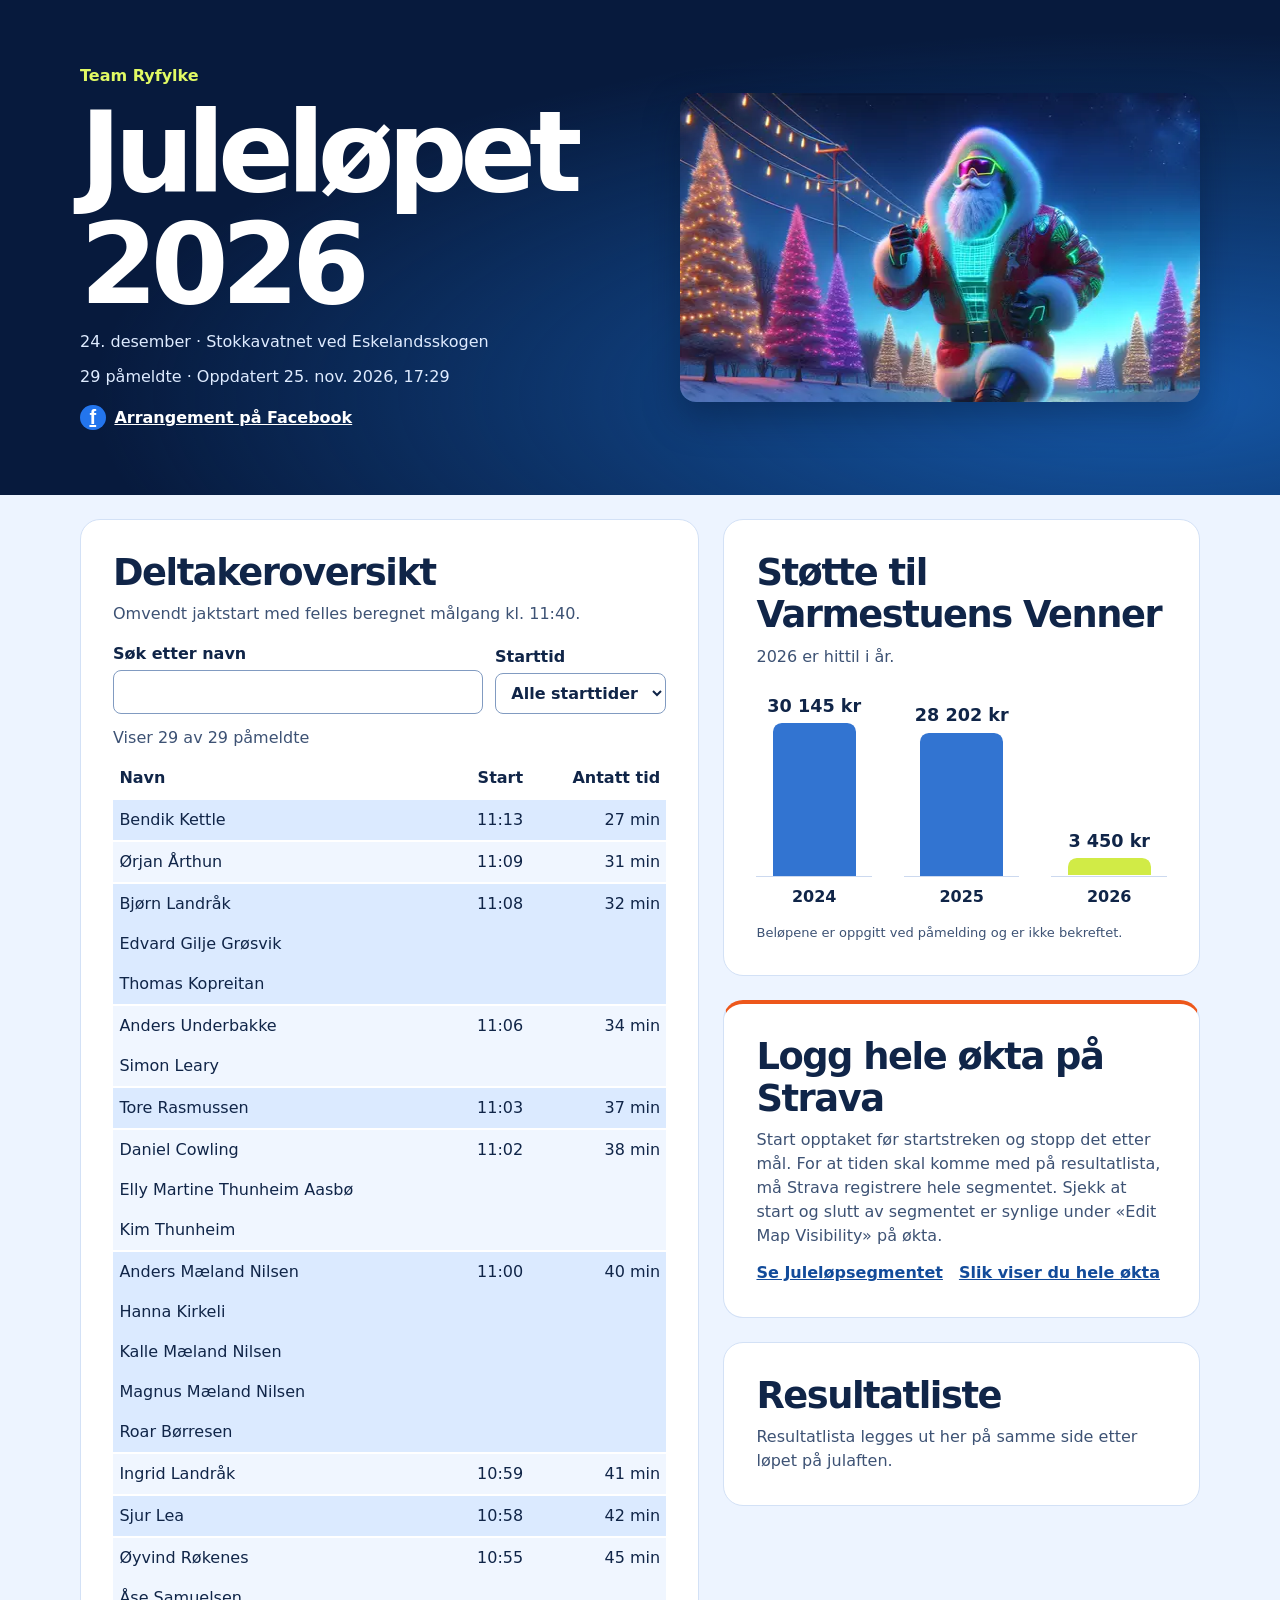
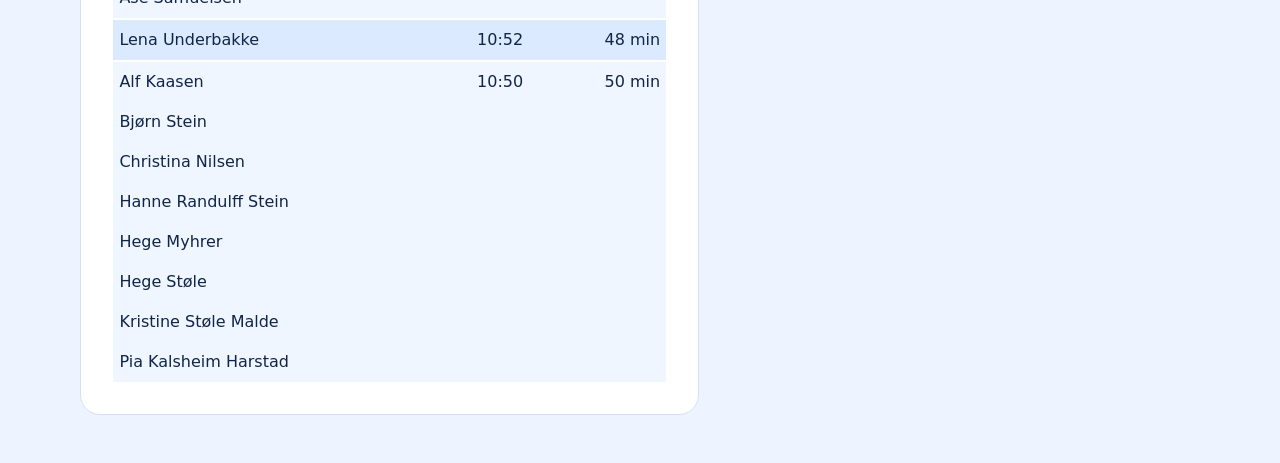
==== index.html @ 5c13b7f4 "Fjern Heap og samtykkevalget" ====
<!doctype html>
<html lang="nb">
<head>
  <meta charset="utf-8">
  <meta name="viewport" content="width=device-width, initial-scale=1">
  <meta name="theme-color" content="#071a3d">
  <title>Juleløpet 2026 – Deltakeroversikt</title>
  <meta property="og:type" content="website">
  <meta property="og:locale" content="nb_NO">
  <meta property="og:title" content="Juleløpet 2026">
  <meta property="og:description" content="Se deltakerlista og starttidene for Juleløpet rundt Stokkavatnet på julaften.">
  <meta property="og:url" content="https://team-ryfylke.github.io/julelopet/">
  <meta property="og:image" content="https://team-ryfylke.github.io/julelopet/images/Santa-share.jpg">
  <meta property="og:image:type" content="image/jpeg">
  <meta property="og:image:width" content="1200">
  <meta property="og:image:height" content="674">
  <meta property="og:image:alt" content="Julenissen løper forbi opplyste juletrær">
  <meta name="twitter:card" content="summary_large_image">
  <style>
    * { box-sizing: border-box; }
    body { margin: 0; color: #102548; background: #edf4ff; font: 1rem/1.5 system-ui, sans-serif; }
    header { background: radial-gradient(ellipse at 90% 80%, #1558a8, transparent 65%), #071a3d; color: #fff; }
    .wrap { width: min(70rem, 100% - 2rem); margin: auto; }
    .hero { display: grid; grid-template-columns: 1fr; align-items: center; gap: 1.75rem; padding: clamp(2rem, 6vw, 4rem) 0; }
    .hero img { display: block; width: 100%; border-radius: 1rem; box-shadow: 0 16px 36px #030d2459; }
    h1, h2, p { margin: 0; }
    h1 { font-size: clamp(3rem, 9vw, 7rem); letter-spacing: -.065em; line-height: 1; }
    h2 { font-size: clamp(1.65rem, 4vw, 2.3rem); letter-spacing: -.04em; line-height: 1.15; }
    .eyebrow { color: #e1fa64; margin-bottom: .5rem; font-weight: 800; }
    .meta { margin-top: .65rem; color: #deebff; }
    .social { display: inline-flex; align-items: center; gap: .55rem; margin-top: 1rem; color: white; font-weight: 700; }
    .facebook-icon { display: grid; place-items: center; width: 1.6rem; height: 1.6rem; border-radius: 50%; background: #2375ed; font: 800 1.25rem Arial, sans-serif; }
    main { padding: 1.5rem 0 3rem; display: grid; gap: 1.5rem; }
    section { background: #fff; border: 1px solid #d3e1f6; border-radius: 1.25rem; padding: clamp(1rem, 4vw, 2rem); min-width: 0; }
    aside { display: grid; gap: 1.5rem; min-width: 0; }
    .note { color: #3d5274; margin-top: .5rem; }
    .chart-note { color: #3d5274; font-size: .8125rem; margin-top: .9rem; }
    .strava { border-top: .3rem solid #ed571b; }
    .strava a { color: #124b9a; font-weight: 700; }
    .strava-links { display: flex; flex-wrap: wrap; gap: .5rem 1rem; margin-top: .8rem; }
    .chart { display: grid; grid-template-columns: repeat(3, minmax(0, 1fr)); gap: clamp(.4rem, 3vw, 2rem); margin-top: 1rem; }
    .column { display: grid; grid-template-rows: 12rem auto; text-align: center; }
    .plot { display: flex; flex-direction: column; justify-content: end; border-bottom: 1px solid #ccd9ef; }
    .amount { font-weight: 750; font-size: clamp(.8rem, 3vw, 1.1rem); white-space: nowrap; margin-bottom: .25rem; }
    .bar { height: var(--height); width: 72%; margin: 0 auto; border-radius: .55rem .55rem 0 0; background: #3274d1; }
    .current .bar { background: #d1eb46; animation: grow 950ms cubic-bezier(.2,.7,.3,1) both; transform-origin: bottom; }
    @keyframes grow { from { transform: scaleY(0); } }
    @media (prefers-reduced-motion: reduce) { .current .bar { animation: none; } }
    .year { padding-top: .5rem; font-weight: 700; }
    .controls { display: flex; flex-wrap: wrap; align-items: end; gap: .75rem; margin: 1rem 0 .75rem; }
    label { display: grid; gap: .25rem; font-weight: 650; }
    label:first-child { flex: 1 1 13rem; }
    input, select { font: inherit; padding: .55rem .7rem; color: inherit; background: #fff; border: 1px solid #819bc1; border-radius: .5rem; width: 100%; }
    :focus-visible { outline: 3px solid #3284ef; outline-offset: 3px; }
    table { width: 100%; border-collapse: collapse; margin-top: .5rem; text-align: left; }
    th, td { padding: .5rem .4rem; }
    .time { text-align: right; white-space: nowrap; font-variant-numeric: tabular-nums; }
    .sr-only { position: absolute; width: 1px; height: 1px; overflow: hidden; clip-path: inset(50%); white-space: nowrap; }
    .group-first td { border-top: 2px solid white; }
    td { background: var(--group-color); }
    @media (max-width: 25rem) { th, td { padding-inline: .25rem; } .time { font-size: .82rem; } }
    @media (min-width: 48rem) { .hero { grid-template-columns: 1.1fr 1fr; } }
    @media (min-width: 58rem) { main.wrap { grid-template-columns: 1.3fr 1fr; align-items: start; } }
  </style>
  <script src="data.js" defer></script>
  <script src="report.js" defer></script>
</head>
<body>
  <header>
    <div class="wrap hero">
      <div>
        <p class="eyebrow">Team Ryfylke</p>
        <h1>Juleløpet 2026</h1>
        <p class="meta">24. desember · Stokkavatnet ved Eskelandsskogen</p>
        <p class="meta" id="summary"></p>
        <a class="social" href="https://www.facebook.com/events/994486583728890" target="_blank" rel="noopener"><span class="facebook-icon" aria-hidden="true">f</span> Arrangement på Facebook</a>
      </div>
      <img src="images/Santa.webp" width="550" height="309" alt="Julenissen løper forbi opplyste juletrær">
    </div>
  </header>
  <main class="wrap">
    <section aria-labelledby="participants-title">
      <h2 id="participants-title">Deltakeroversikt</h2>
      <p class="note">Omvendt jaktstart med felles beregnet målgang kl. 11:40.</p>
      <div class="controls">
        <label>Søk etter navn <input id="search" type="search" autocomplete="off"></label>
        <label>Starttid <select id="start"><option value="">Alle starttider</option></select></label>
      </div>
      <p id="count" class="note" role="status"></p>
      <table>
        <thead><tr><th scope="col">Navn</th><th class="time" scope="col">Start</th><th class="time" scope="col">Antatt tid</th></tr></thead>
        <tbody id="participants"></tbody>
      </table>
    </section>
    <aside>
      <section aria-labelledby="donations-title">
        <h2 id="donations-title">Støtte til Varmestuens Venner</h2>
        <p class="note">2026 er hittil i år.</p>
        <div class="chart" id="donations"></div>
        <p class="chart-note">Beløpene er oppgitt ved påmelding og er ikke bekreftet.</p>
      </section>
      <section class="strava" aria-labelledby="strava-title">
        <h2 id="strava-title">Logg hele økta på Strava</h2>
        <p class="note">Start opptaket før startstreken og stopp det etter mål. For at tiden skal komme med på resultatlista, må Strava registrere hele segmentet. Sjekk at start og slutt av segmentet er synlige under «Edit Map Visibility» på økta.</p>
        <div class="strava-links">
          <a href="https://www.strava.com/segments/19536428" target="_blank" rel="noopener">Se Juleløpsegmentet</a>
          <a href="https://support.strava.com/en-us/articles/15402012-how-do-i-edit-my-map-visibility-on-strava" target="_blank" rel="noopener">Slik viser du hele økta</a>
        </div>
      </section>
      <section aria-labelledby="results-title">
        <h2 id="results-title">Resultatliste</h2>
        <p class="note">Resultatlista legges ut her på samme side etter løpet på julaften.</p>
      </section>
    </aside>
    <noscript>Slå på JavaScript for å vise deltakerlisten og støtten.</noscript>
  </main>
</body>
</html>
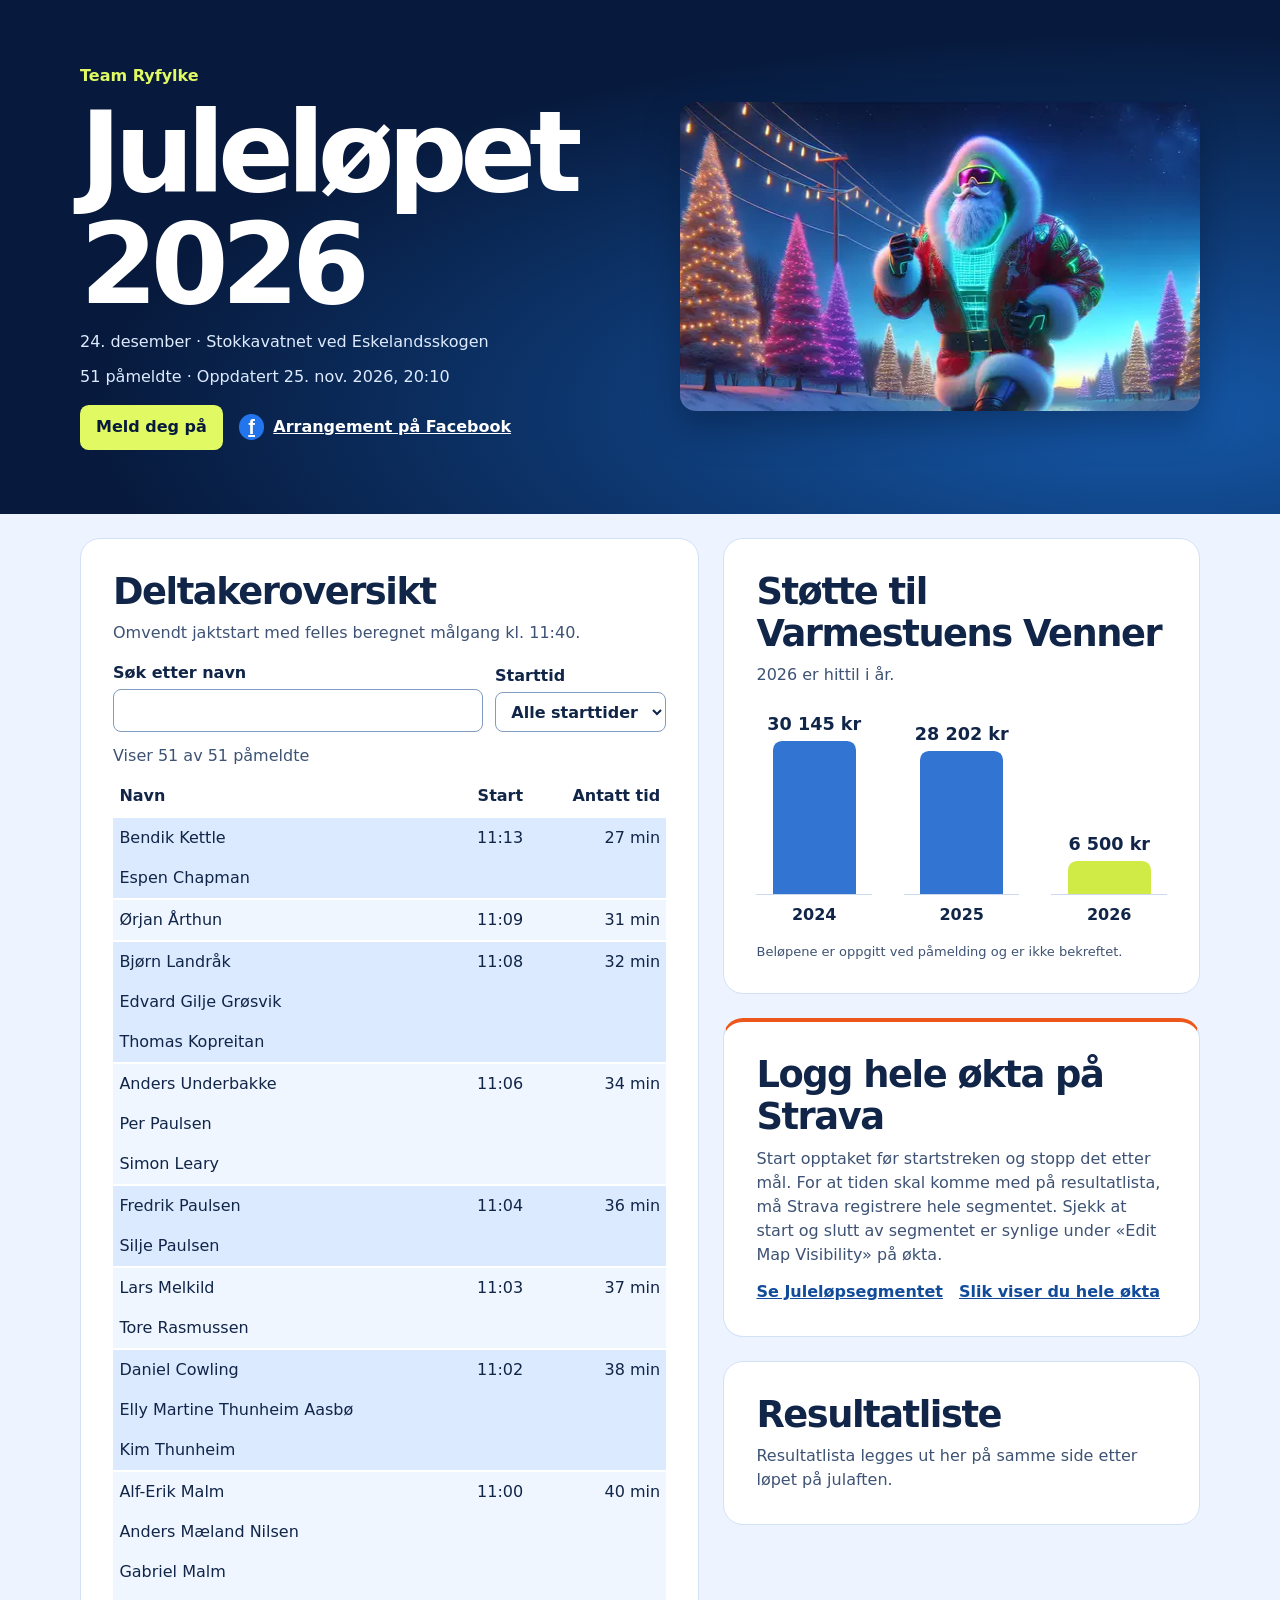
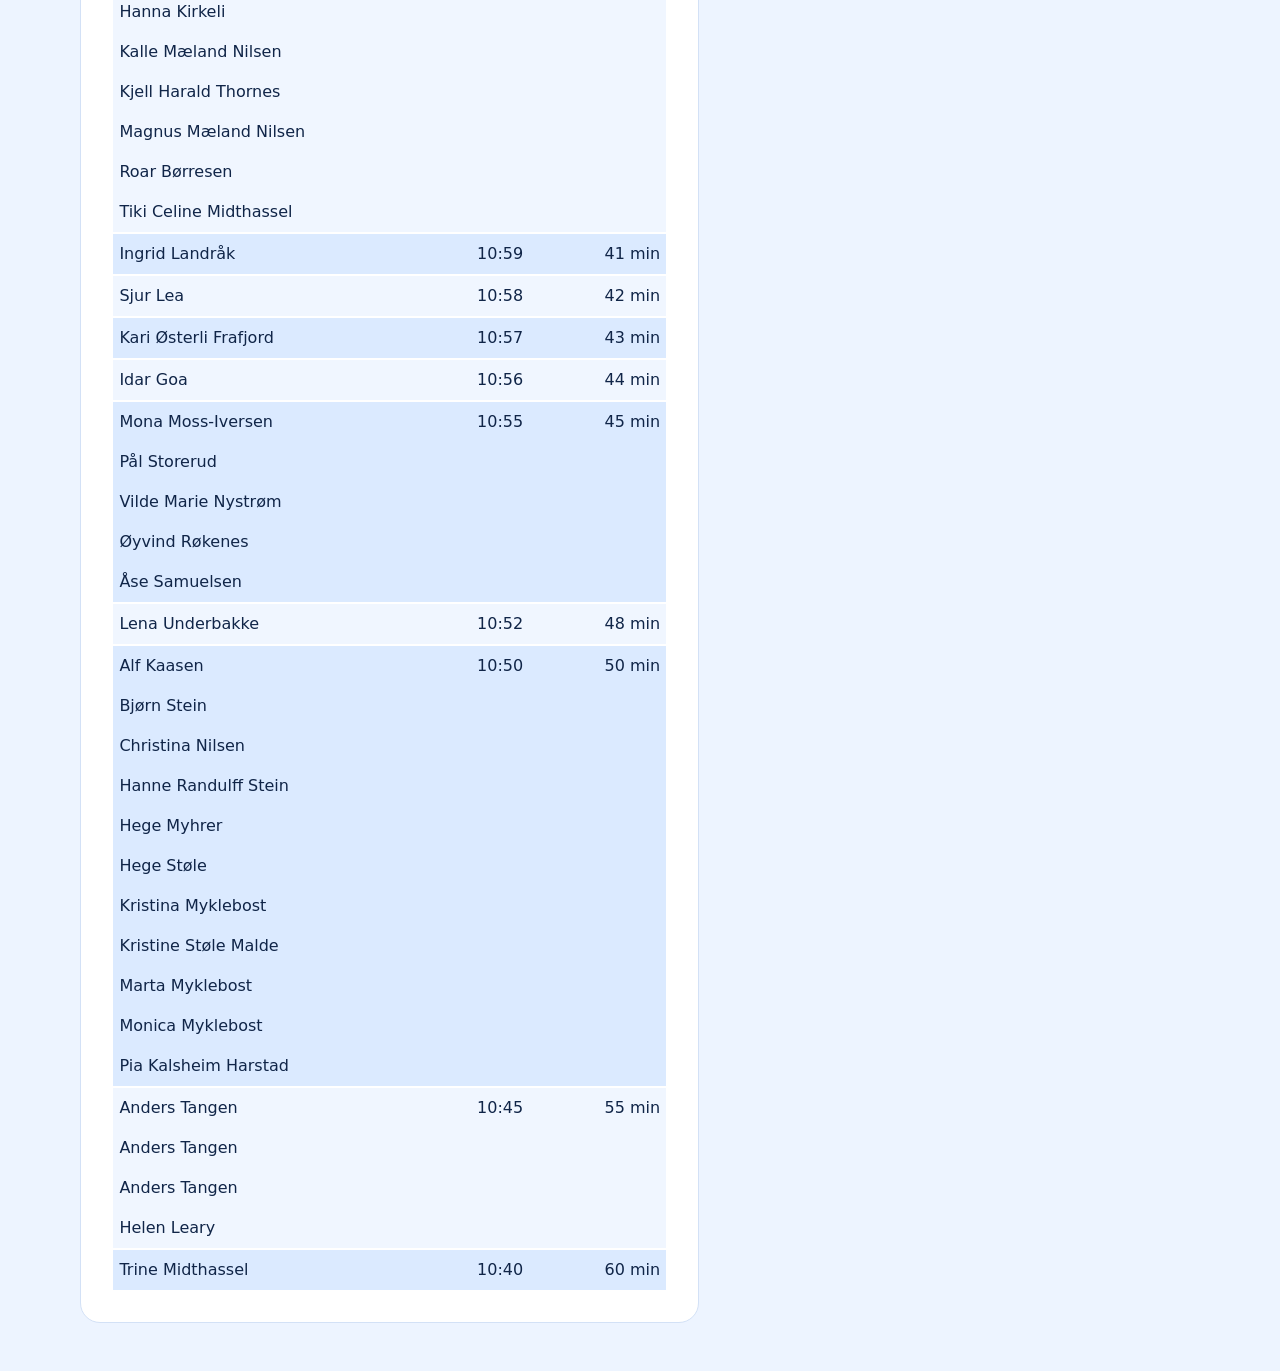
==== commit a51f79dc: "Legg til påmeldingslenke til Hoopla" ====
--- a/index.html
+++ b/index.html
@@ -16,6 +16,10 @@
   <meta property="og:image:height" content="674">
   <meta property="og:image:alt" content="Julenissen løper forbi opplyste juletrær">
   <meta name="twitter:card" content="summary_large_image">
+  <script type="text/javascript">
+  window.heapReadyCb=window.heapReadyCb||[],window.heap=window.heap||[],heap.load=function(e,t){window.heap.envId=e,window.heap.clientConfig=t=t||{},window.heap.clientConfig.shouldFetchServerConfig=!1;var a=document.createElement("script");a.type="text/javascript",a.async=!0,a.src="https://cdn.us.heap-api.com/config/"+e+"/heap_config.js";var r=document.getElementsByTagName("script")[0];r.parentNode.insertBefore(a,r);var n=["init","startTracking","stopTracking","track","resetIdentity","identify","getSessionId","getUserId","getIdentity","addUserProperties","addEventProperties","removeEventProperty","clearEventProperties","addAccountProperties","addAdapter","addTransformer","addTransformerFn","onReady","addPageviewProperties","removePageviewProperty","clearPageviewProperties","trackPageview"],i=function(e){return function(){var t=Array.prototype.slice.call(arguments,0);window.heapReadyCb.push({name:e,fn:function(){heap[e]&&heap[e].apply(heap,t)}})}};for(var p=0;p<n.length;p++)heap[n[p]]=i(n[p])};
+  heap.load("1537318957");
+</script>
   <style>
     * { box-sizing: border-box; }
     body { margin: 0; color: #102548; background: #edf4ff; font: 1rem/1.5 system-ui, sans-serif; }
@@ -28,6 +32,10 @@
     h2 { font-size: clamp(1.65rem, 4vw, 2.3rem); letter-spacing: -.04em; line-height: 1.15; }
     .eyebrow { color: #e1fa64; margin-bottom: .5rem; font-weight: 800; }
     .meta { margin-top: .65rem; color: #deebff; }
+    .hero-actions { display: flex; flex-wrap: wrap; align-items: center; gap: .75rem 1rem; margin-top: 1rem; }
+    .signup { display: inline-block; padding: .65rem 1rem; border-radius: .55rem; background: #e1fa64; color: #071a3d; font-weight: 800; text-decoration: none; }
+    .signup:hover { background: #f0ff9b; }
+    .hero-actions .social { margin-top: 0; }
     .social { display: inline-flex; align-items: center; gap: .55rem; margin-top: 1rem; color: white; font-weight: 700; }
     .facebook-icon { display: grid; place-items: center; width: 1.6rem; height: 1.6rem; border-radius: 50%; background: #2375ed; font: 800 1.25rem Arial, sans-serif; }
     main { padding: 1.5rem 0 3rem; display: grid; gap: 1.5rem; }
@@ -73,7 +81,10 @@
         <h1>Juleløpet 2026</h1>
         <p class="meta">24. desember · Stokkavatnet ved Eskelandsskogen</p>
         <p class="meta" id="summary"></p>
-        <a class="social" href="https://www.facebook.com/events/994486583728890" target="_blank" rel="noopener"><span class="facebook-icon" aria-hidden="true">f</span> Arrangement på Facebook</a>
+        <div class="hero-actions">
+          <a class="signup" href="https://teamryfylke.hoopla.no/event/julelopet2026" target="_blank" rel="noopener">Meld deg på</a>
+          <a class="social" href="https://www.facebook.com/events/994486583728890" target="_blank" rel="noopener"><span class="facebook-icon" aria-hidden="true">f</span> Arrangement på Facebook</a>
+        </div>
       </div>
       <img src="images/Santa.webp" width="550" height="309" alt="Julenissen løper forbi opplyste juletrær">
     </div>
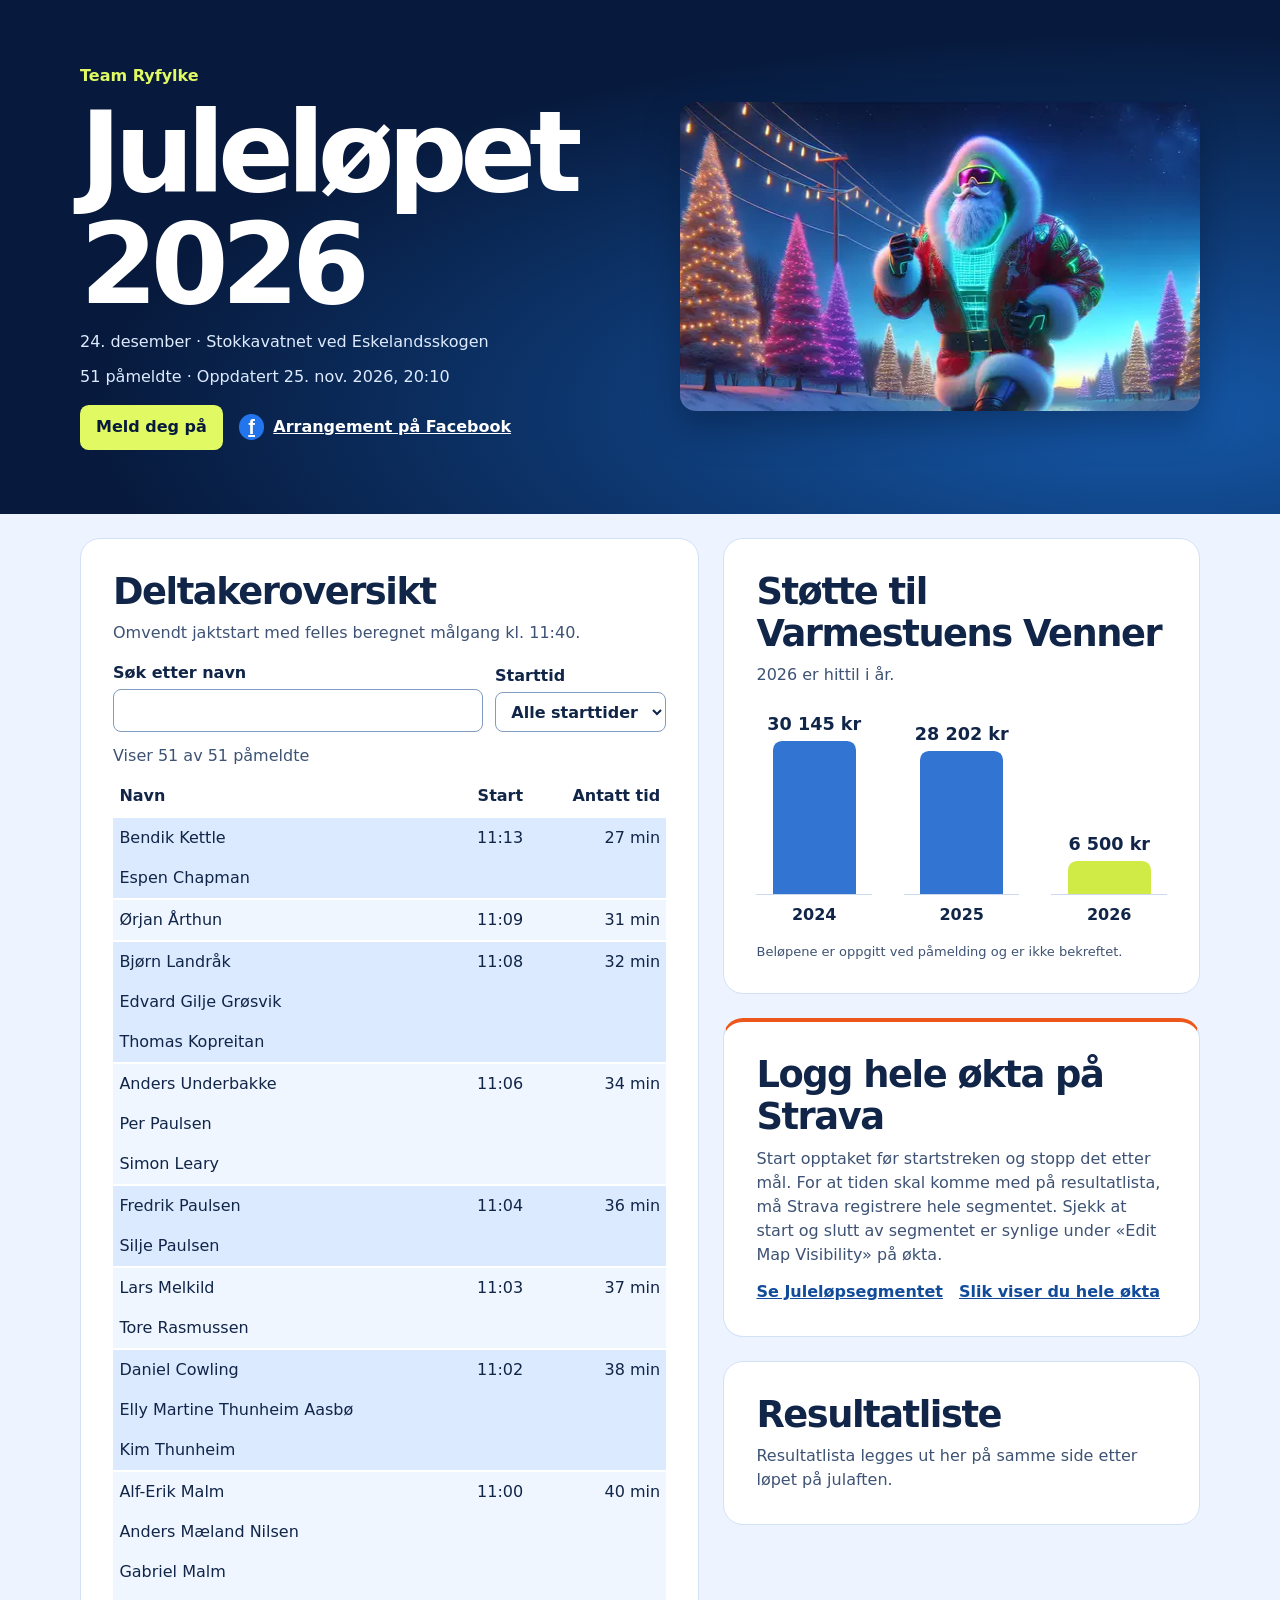
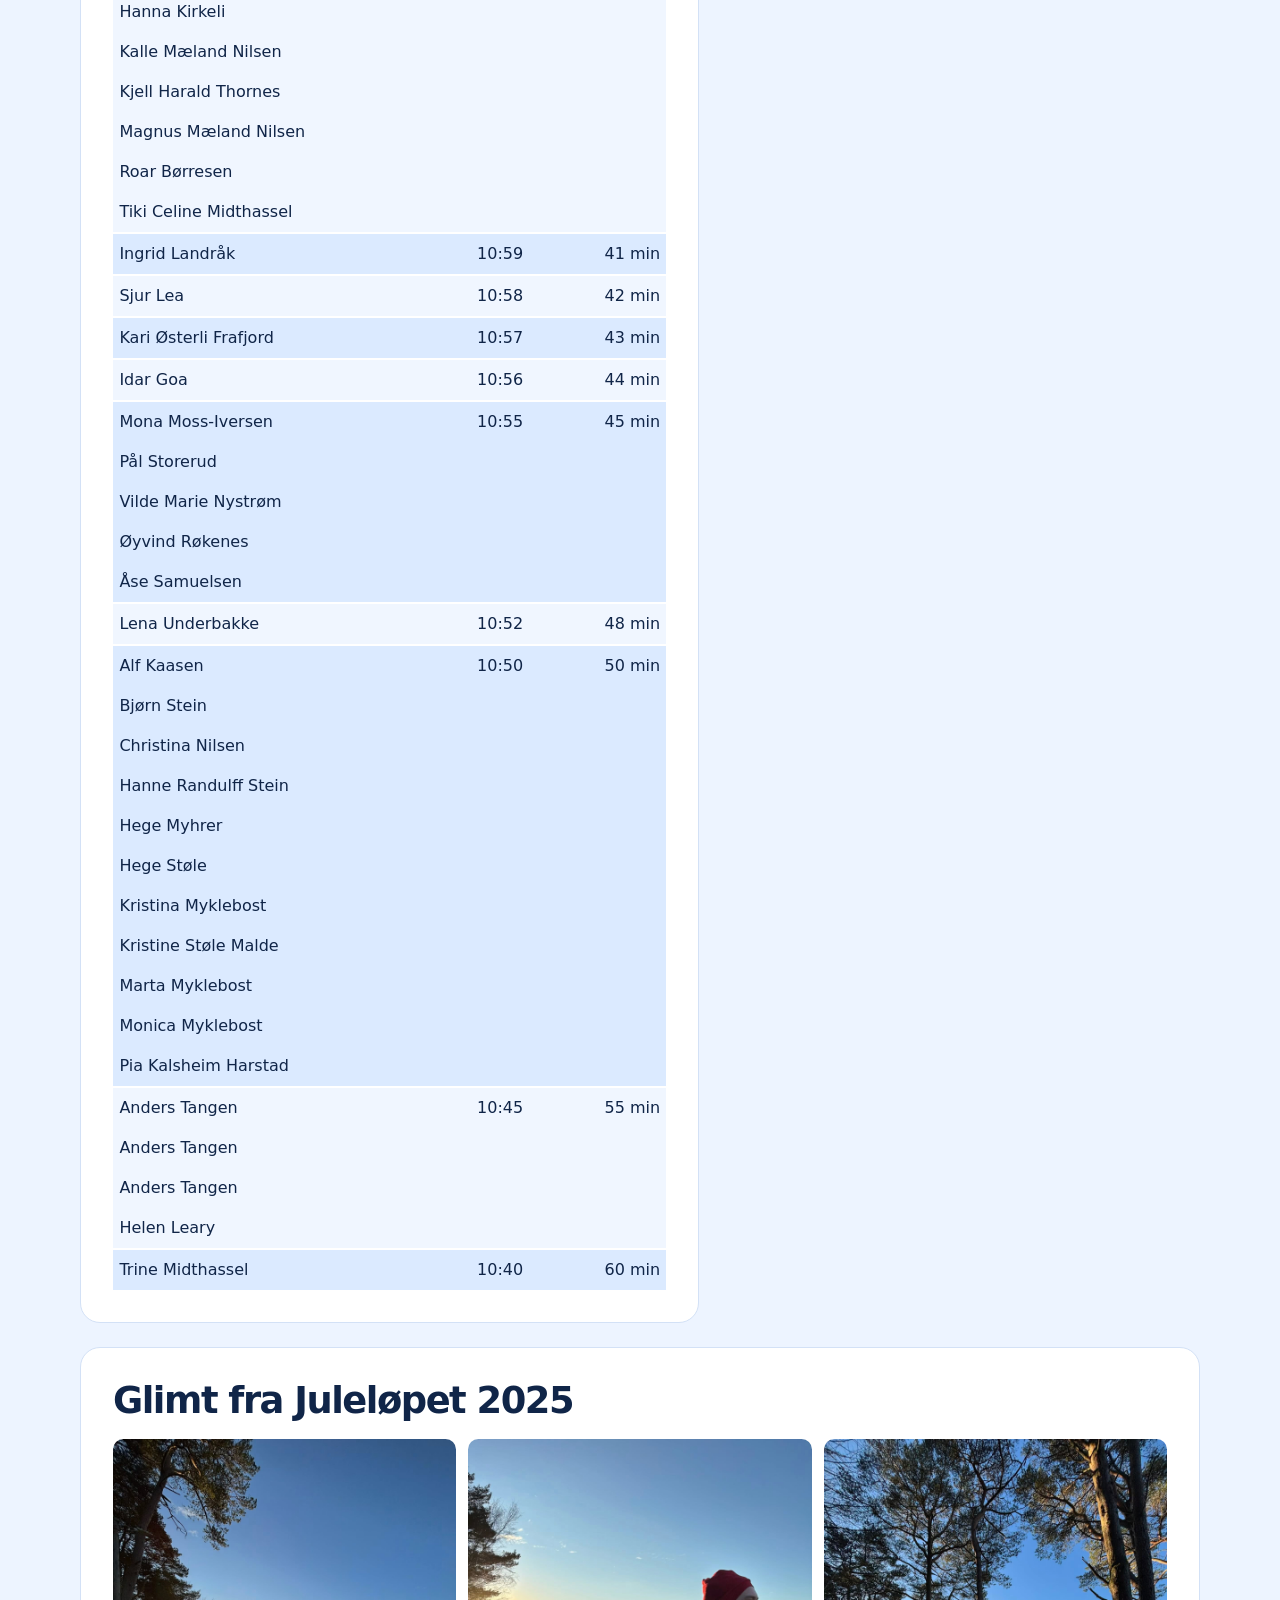
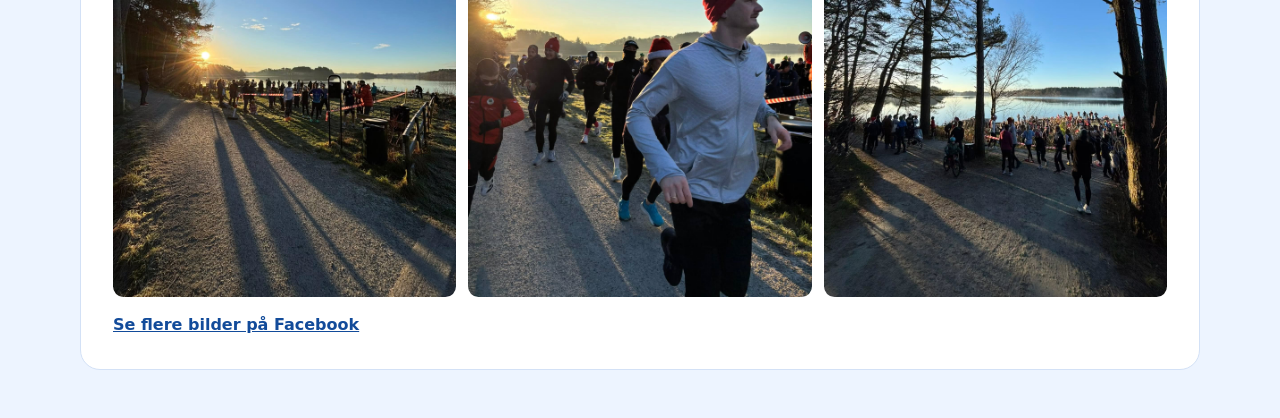
==== commit a11b2179: "Legg til bildegalleri fra Juleløpet 2025" ====
--- a/index.html
+++ b/index.html
@@ -69,6 +69,11 @@
     @media (max-width: 25rem) { th, td { padding-inline: .25rem; } .time { font-size: .82rem; } }
     @media (min-width: 48rem) { .hero { grid-template-columns: 1.1fr 1fr; } }
     @media (min-width: 58rem) { main.wrap { grid-template-columns: 1.3fr 1fr; align-items: start; } }
+    .race-gallery { grid-column: 1 / -1; }
+    .race-gallery-grid { display: grid; grid-template-columns: repeat(3, minmax(0, 1fr)); gap: .75rem; margin: 1rem 0; }
+    .race-gallery-grid img { display: block; width: 100%; aspect-ratio: 3 / 4; object-fit: cover; border-radius: .65rem; }
+    .race-gallery a { color: #124b9a; font-weight: 700; }
+    @media (max-width: 32rem) { .race-gallery-grid { grid-template-columns: 1fr; } }
   </style>
   <script src="data.js" defer></script>
   <script src="report.js" defer></script>
@@ -124,6 +129,15 @@
       </section>
     </aside>
     <noscript>Slå på JavaScript for å vise deltakerlisten og støtten.</noscript>
+    <section class="race-gallery" aria-labelledby="race-gallery-title">
+      <h2 id="race-gallery-title">Glimt fra Juleløpet 2025</h2>
+      <div class="race-gallery-grid">
+        <img src="images/julelopet-morgensol.jpg" alt="Lav vintersol over løypa og deltakerne ved vannet" loading="lazy" decoding="async">
+        <img src="images/julelopet-lopere.jpg" alt="Løpere i nisseluer langs Stokkavatnet" loading="lazy" decoding="async">
+        <img src="images/julelopet-stokkavatnet.jpg" alt="Deltakere samlet mellom trærne ved Stokkavatnet" loading="lazy" decoding="async">
+      </div>
+      <a href="https://www.facebook.com/julelopet/photos" target="_blank" rel="noopener">Se flere bilder på Facebook</a>
+    </section>
   </main>
 </body>
 </html>
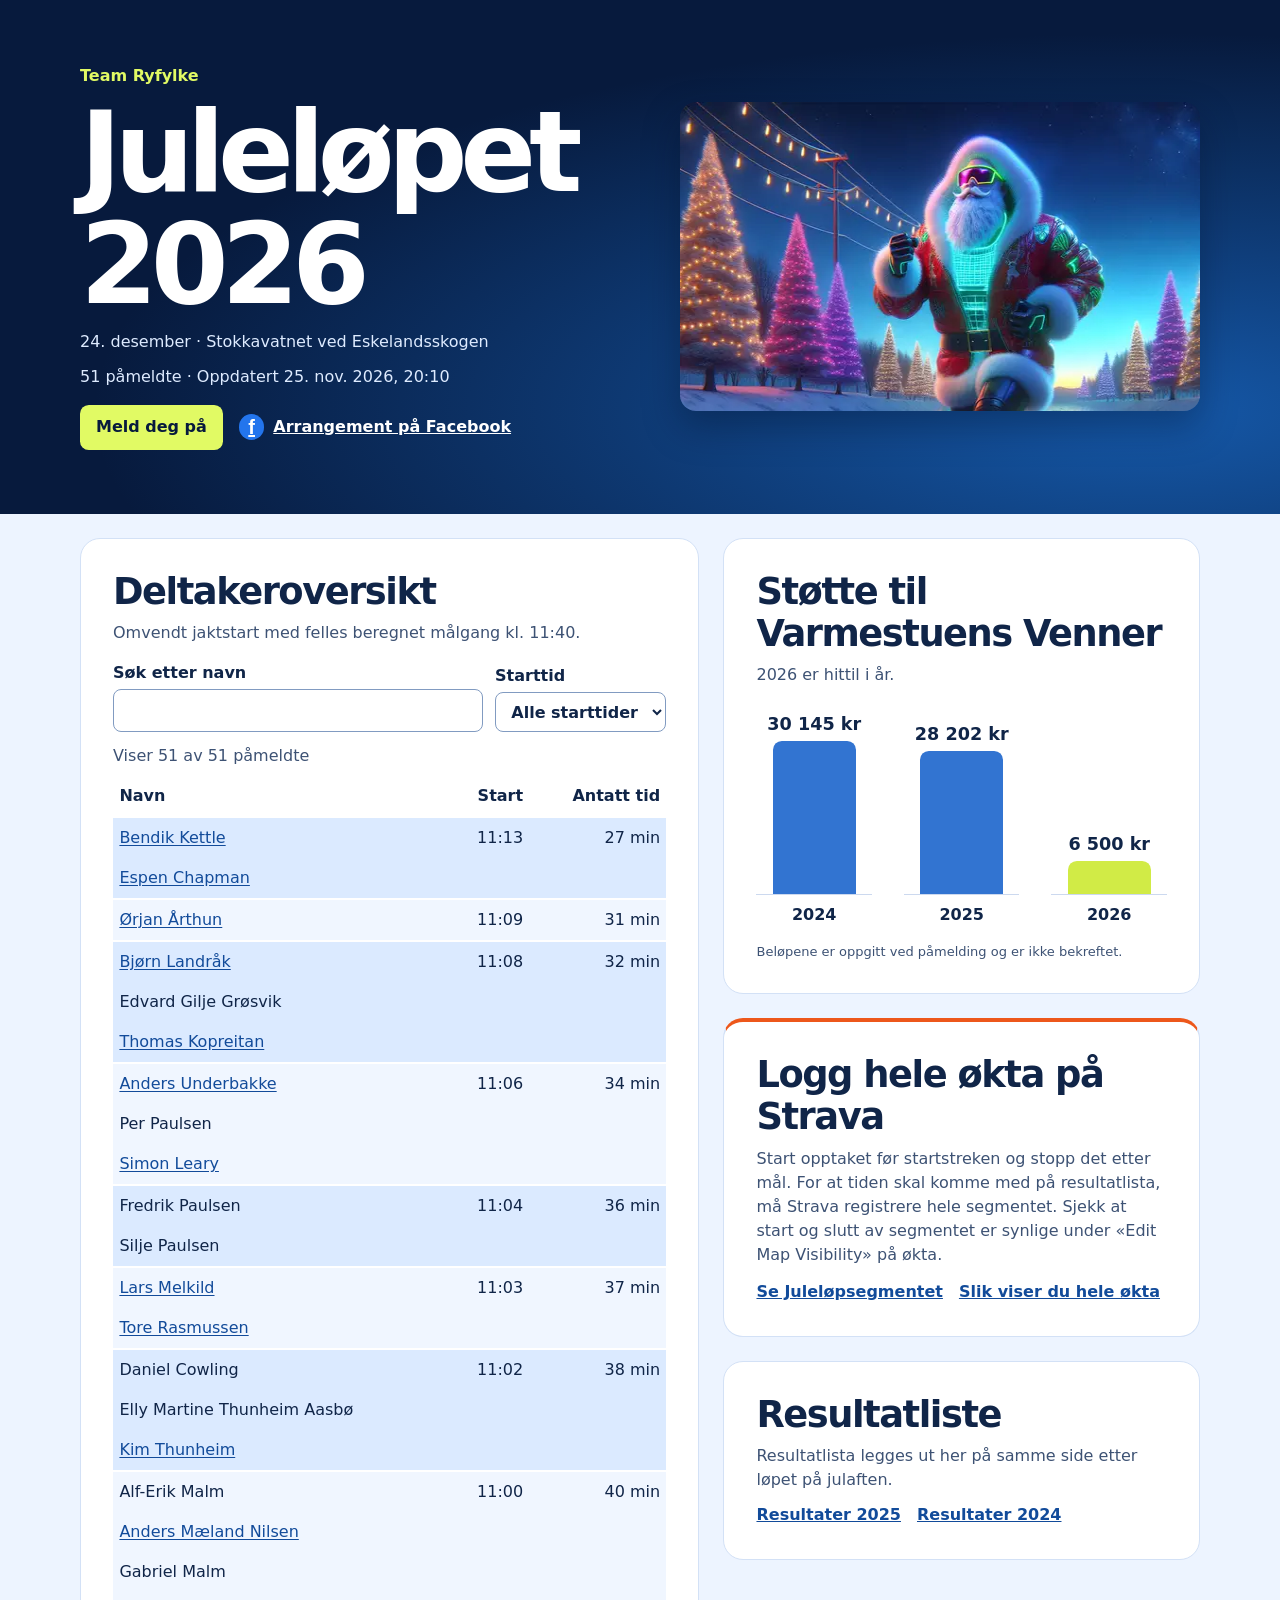
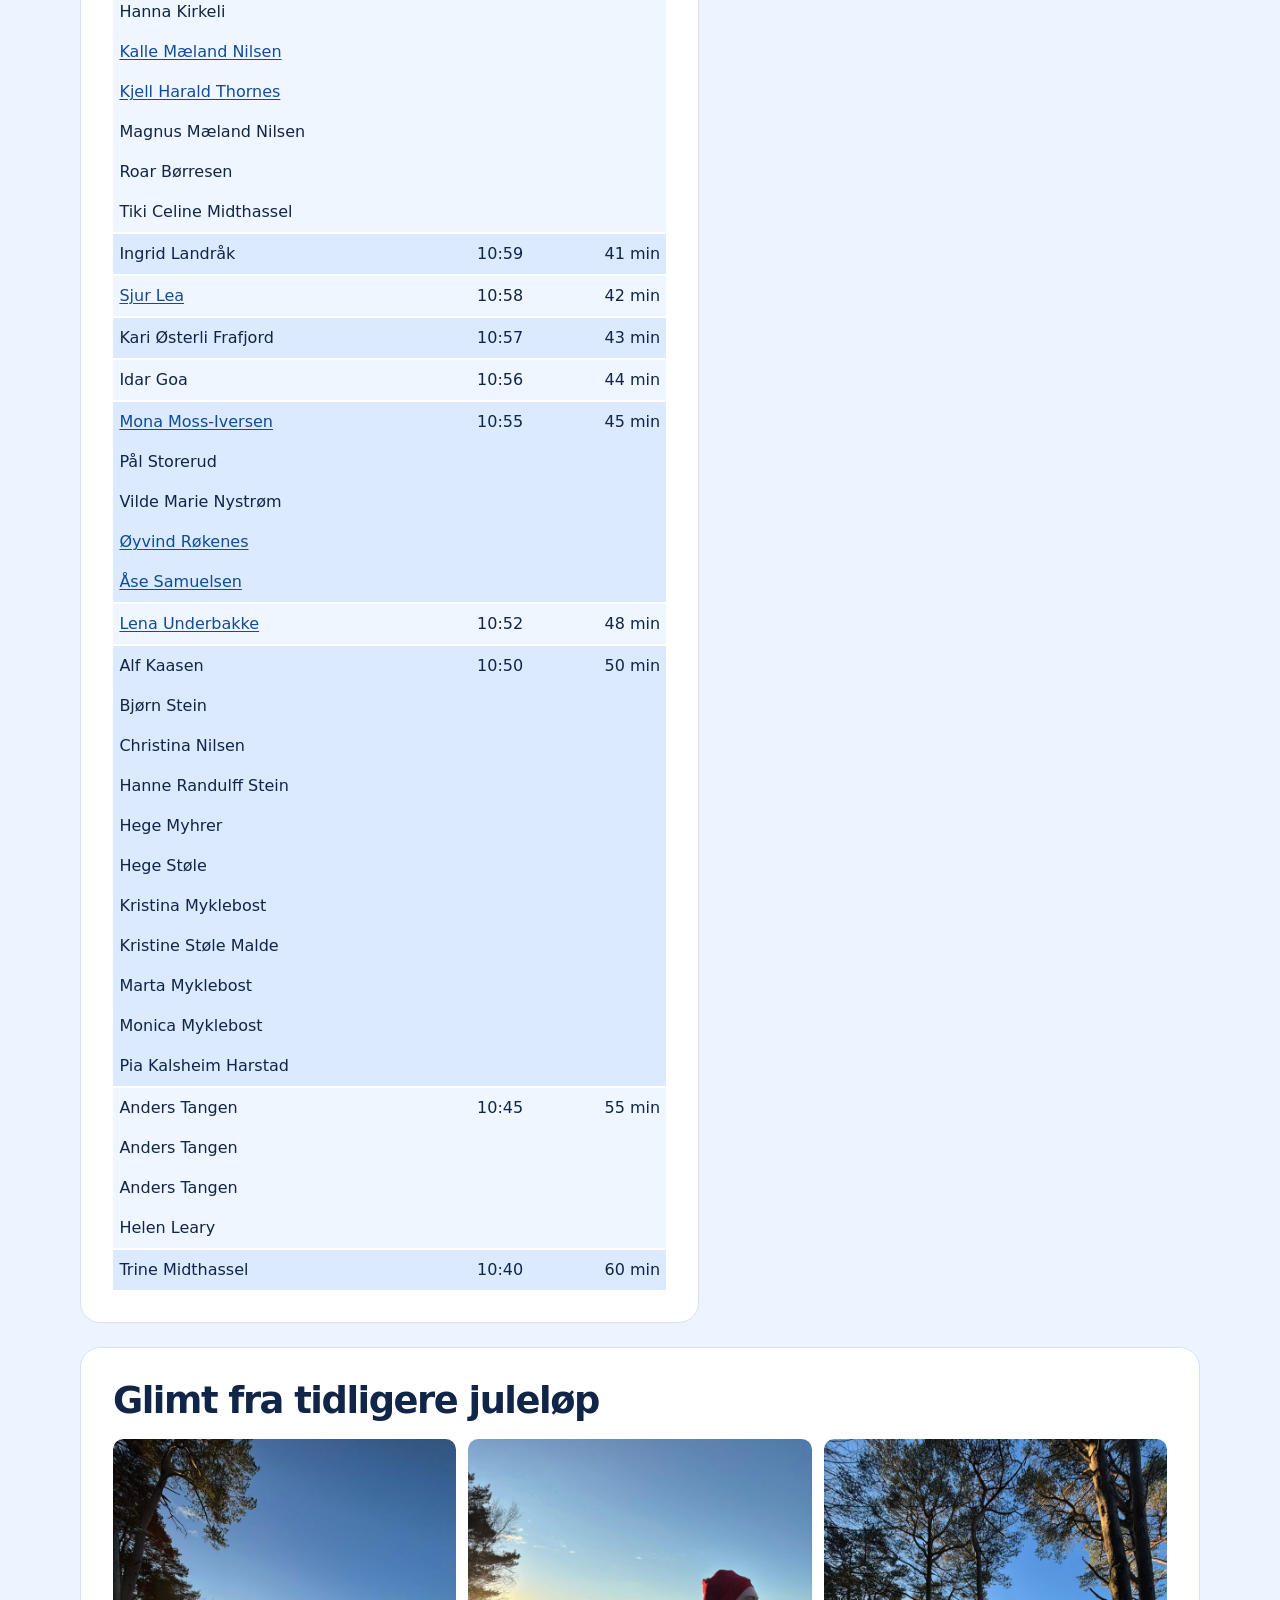
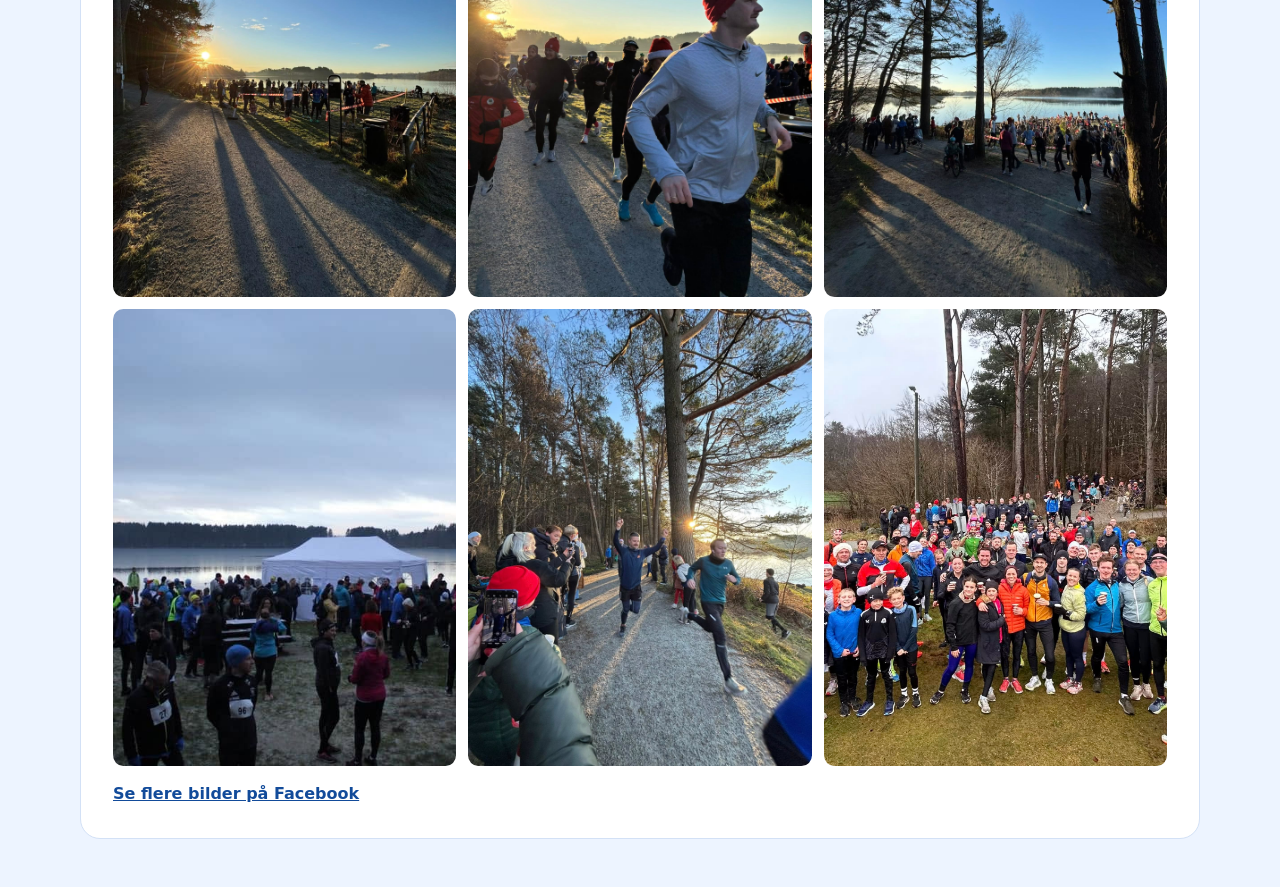
==== commit 1edd05d4: "Publiser resultatarkiv, navneoppslag og bildegalleri" ====
--- a/index.html
+++ b/index.html
@@ -75,6 +75,9 @@
     .race-gallery a { color: #124b9a; font-weight: 700; }
     @media (max-width: 32rem) { .race-gallery-grid { grid-template-columns: 1fr; } }
   </style>
+  <link rel="stylesheet" href="results.css">
+  <script src="results-data.js" defer></script>
+  <script src="results.js" defer></script>
   <script src="data.js" defer></script>
   <script src="report.js" defer></script>
 </head>
@@ -126,15 +129,22 @@
       <section aria-labelledby="results-title">
         <h2 id="results-title">Resultatliste</h2>
         <p class="note">Resultatlista legges ut her på samme side etter løpet på julaften.</p>
+        <nav class="results-archive" aria-label="Tidligere resultatlister">
+          <a href="resultat-2025.html" target="_blank" rel="noopener">Resultater 2025</a>
+          <a href="resultat-2024.html" target="_blank" rel="noopener">Resultater 2024</a>
+        </nav>
       </section>
     </aside>
     <noscript>Slå på JavaScript for å vise deltakerlisten og støtten.</noscript>
     <section class="race-gallery" aria-labelledby="race-gallery-title">
-      <h2 id="race-gallery-title">Glimt fra Juleløpet 2025</h2>
+      <h2 id="race-gallery-title">Glimt fra tidligere juleløp</h2>
       <div class="race-gallery-grid">
         <img src="images/julelopet-morgensol.jpg" alt="Lav vintersol over løypa og deltakerne ved vannet" loading="lazy" decoding="async">
         <img src="images/julelopet-lopere.jpg" alt="Løpere i nisseluer langs Stokkavatnet" loading="lazy" decoding="async">
         <img src="images/julelopet-stokkavatnet.jpg" alt="Deltakere samlet mellom trærne ved Stokkavatnet" loading="lazy" decoding="async">
+        <img src="images/49259650_731514367220572_8505196948834222080_n.jpg" alt="Deltakere samlet ved vannet før løpet" loading="lazy" decoding="async">
+        <img src="images/877716776_1832102471430753_1789983253031508587_n.jpg" alt="Løpere på grusveien langs vannet" loading="lazy" decoding="async">
+        <img src="images/889936148_1834943214480012_5994592300404923959_n.jpg" alt="Gruppebilde av løpere og arrangører ved startområdet" loading="lazy" decoding="async">
       </div>
       <a href="https://www.facebook.com/julelopet/photos" target="_blank" rel="noopener">Se flere bilder på Facebook</a>
     </section>
--- a/results.css
+++ b/results.css
@@ -0,0 +1,26 @@
+.result-name { border: 0; padding: 0; background: transparent; color: #124b9a; font: inherit; text-align: left; text-decoration: underline; text-underline-offset: .14em; cursor: pointer; }
+.result-name:focus-visible, .result-dialog button:focus-visible { outline: 3px solid #3284ef; outline-offset: 3px; }
+.result-dialog { width: min(31rem, 100% - 2rem); max-height: 85vh; padding: clamp(.85rem, 4vw, 1.5rem); color: #102548; background: white; border: 1px solid #d3e1f6; border-radius: 1rem; box-sizing: border-box; }
+.result-dialog::backdrop { background: #071a3db3; }
+.result-dialog form { text-align: right; margin: 0 0 .5rem; }
+.result-dialog form button { color: #102548; background: #edf4ff; border: 1px solid #819bc1; border-radius: .5rem; padding: .35rem .7rem; font: inherit; cursor: pointer; }
+.result-dialog h2 { font-size: 1.45rem; margin: 0 0 .75rem; }
+.results-page { margin: 0; background: #edf4ff; color: #102548; font: 1rem/1.5 system-ui, sans-serif; }
+.results-header { padding: 2rem 0; color: white; background: radial-gradient(ellipse at 90% 80%, #1558a8, transparent 65%), #071a3d; }
+.results-header p { margin: 0; color: #e1fa64; font-weight: 700; }
+.results-header h1 { margin: .15rem 0 .5rem; font-size: clamp(2.5rem, 8vw, 4.5rem); line-height: 1.1; letter-spacing: -.05em; }
+.results-header nav, .results-archive { display: flex; flex-wrap: wrap; gap: .4rem 1rem; }
+.results-header a { color: white; }
+.results-archive { margin-top: .7rem; }
+.results-archive a { color: #124b9a; font-weight: 700; }
+.results-wrap { width: min(48rem, 100% - 2rem); margin: auto; }
+.results-card { margin: 1.25rem 0 2rem; padding: clamp(.75rem, 4vw, 1.75rem); background: white; border: 1px solid #d3e1f6; border-radius: 1rem; }
+.results-card h2 { margin: 0 0 .75rem; }
+.results-card label { display: block; font-weight: 650; }
+.results-card input { box-sizing: border-box; display: block; width: min(100%, 25rem); margin-top: .25rem; padding: .5rem .65rem; font: inherit; border: 1px solid #819bc1; border-radius: .5rem; }
+#results-count { margin: .65rem 0; color: #3d5274; }
+.results-table { width: 100%; border-collapse: collapse; }
+.results-table th, .results-table td { padding: .45rem .35rem; text-align: left; border-bottom: 1px solid #dce6f5; }
+.results-table tbody tr:nth-child(odd) td { background: #f0f6ff; }
+.results-table th:first-child, .results-table td:first-child, .results-table th:nth-last-child(-n+2), .results-table td:nth-last-child(-n+2) { white-space: nowrap; font-variant-numeric: tabular-nums; }
+@media (max-width: 25rem) { .results-table th, .results-table td { padding-inline: .22rem; font-size: .87rem; } }
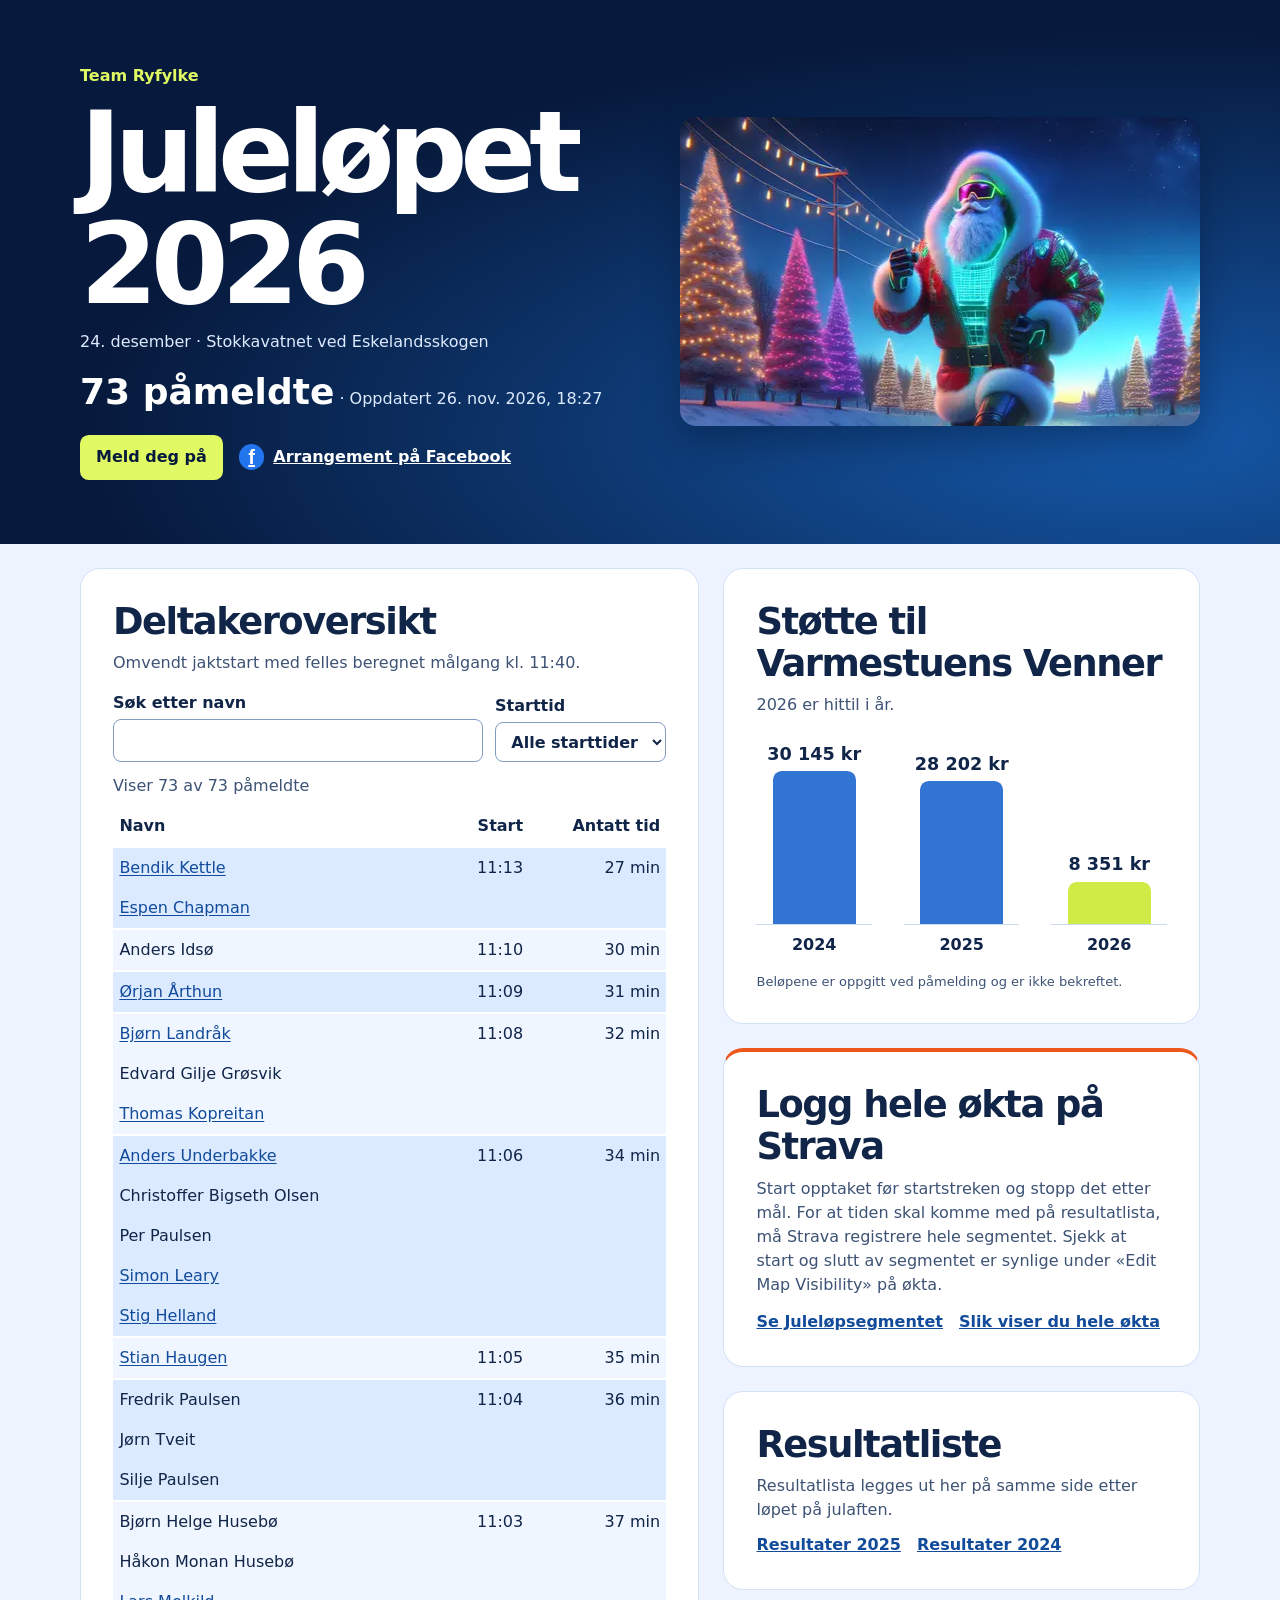
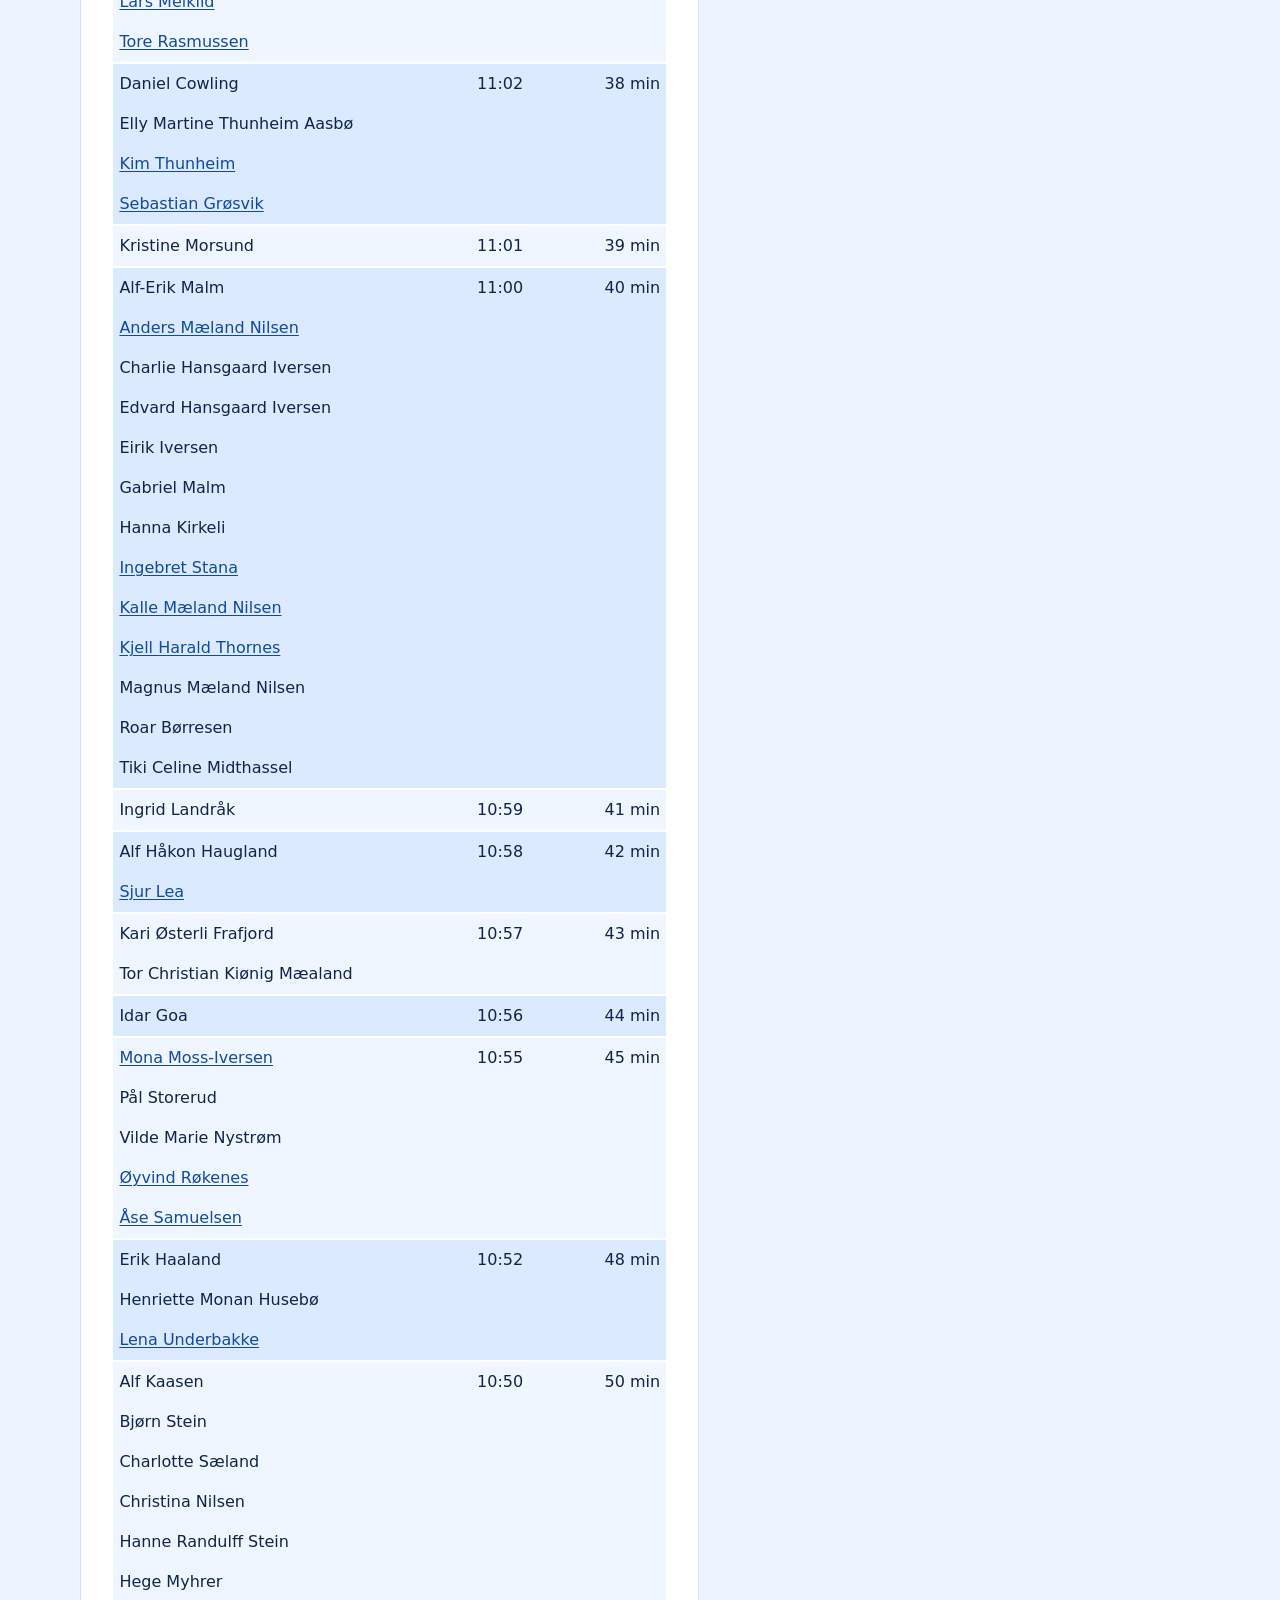
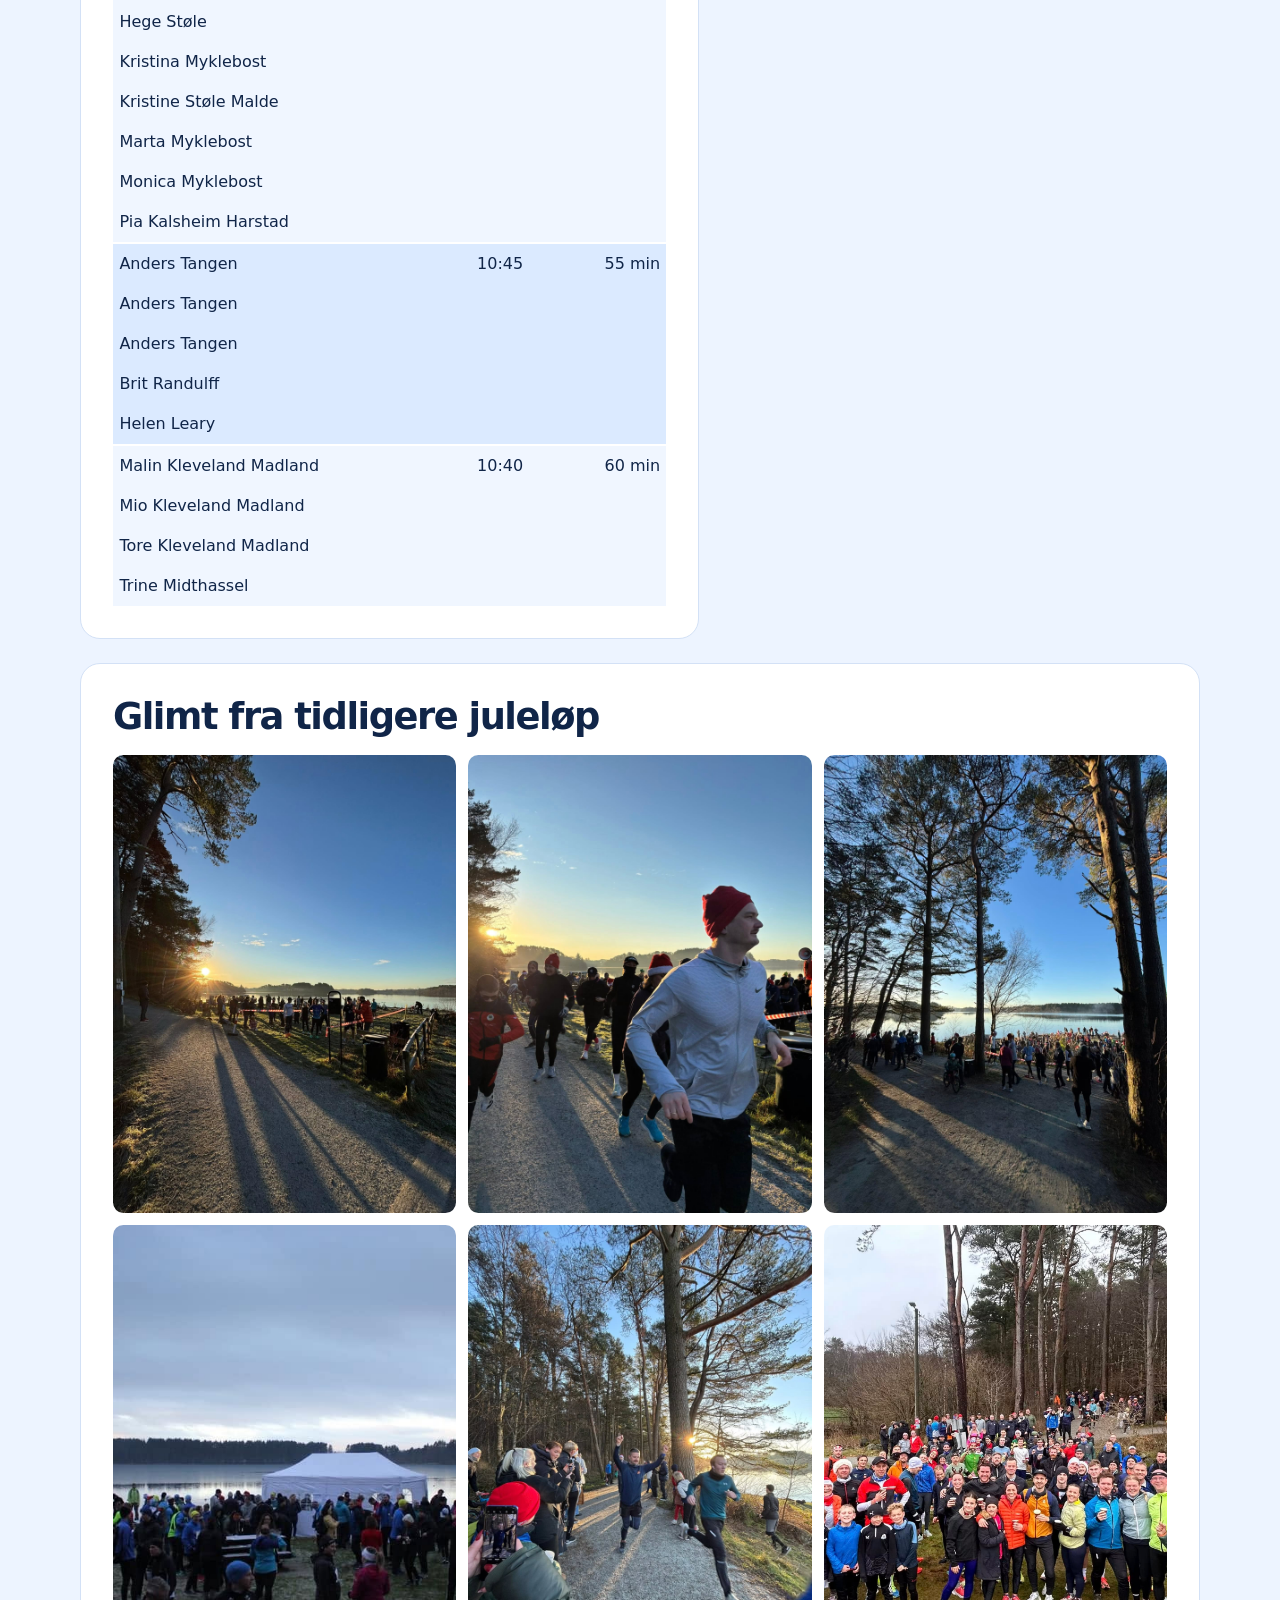
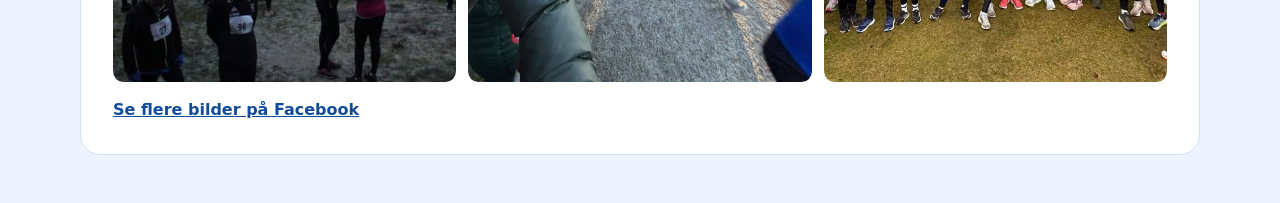
==== commit 74497c54: "Fremhev antallet påmeldte" ====
--- a/index.html
+++ b/index.html
@@ -32,6 +32,7 @@
     h2 { font-size: clamp(1.65rem, 4vw, 2.3rem); letter-spacing: -.04em; line-height: 1.15; }
     .eyebrow { color: #e1fa64; margin-bottom: .5rem; font-weight: 800; }
     .meta { margin-top: .65rem; color: #deebff; }
+    .participant-total { color: #fff; font-size: clamp(1.5rem, 4vw, 2.25rem); font-weight: 800; }
     .hero-actions { display: flex; flex-wrap: wrap; align-items: center; gap: .75rem 1rem; margin-top: 1rem; }
     .signup { display: inline-block; padding: .65rem 1rem; border-radius: .55rem; background: #e1fa64; color: #071a3d; font-weight: 800; text-decoration: none; }
     .signup:hover { background: #f0ff9b; }
